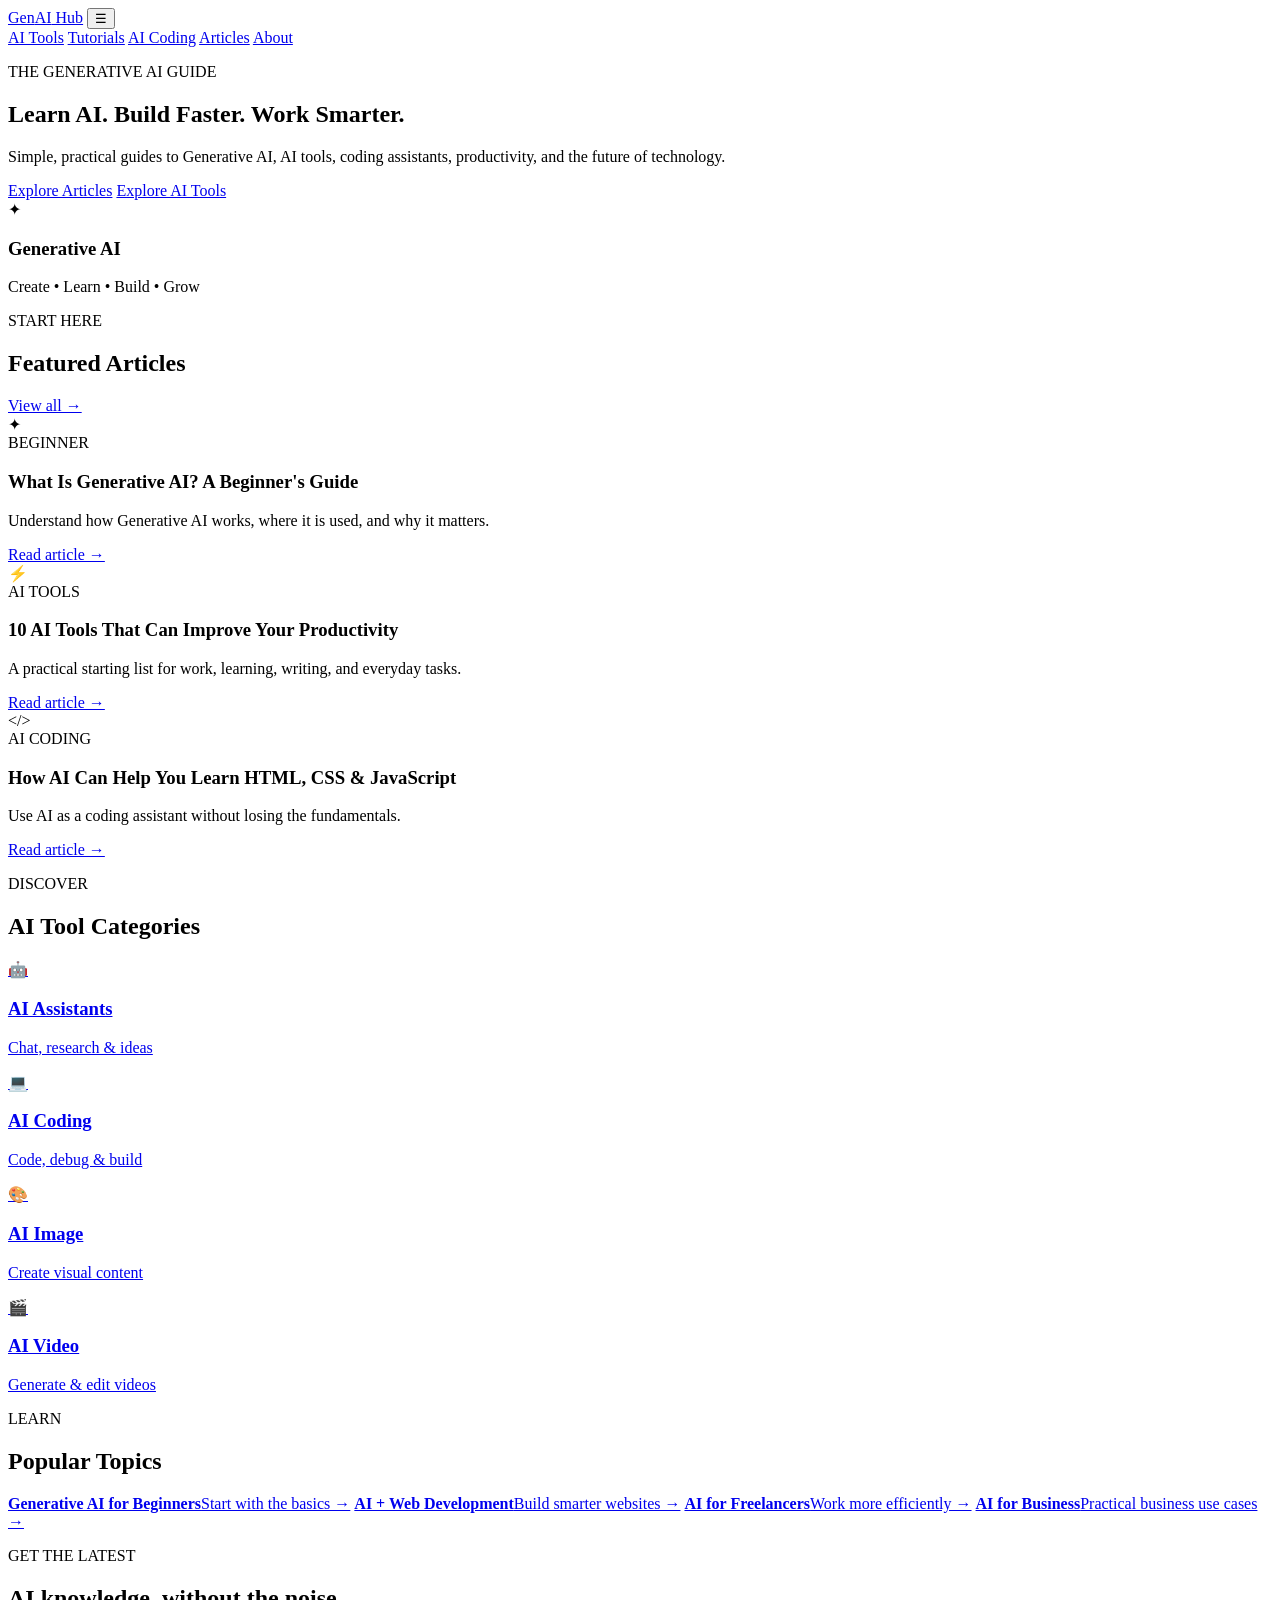
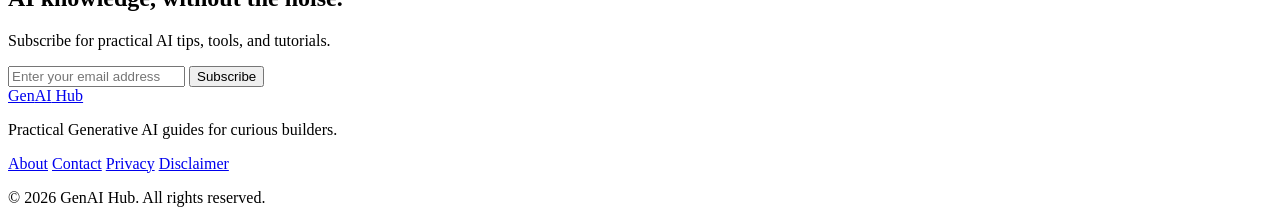
==== index.html @ 1573118a "Add files via upload" ====
<!DOCTYPE html>
<html lang="en">
<head>
  <meta charset="UTF-8">
  <meta name="viewport" content="width=device-width, initial-scale=1.0">
  <meta name="description" content="GenAI Hub — practical guides, AI tools, coding tutorials, and beginner-friendly Generative AI insights.">
  <meta name="keywords" content="Generative AI, AI tools, AI coding, AI tutorials, artificial intelligence">
  <title>GenAI Hub | Learn Generative AI</title>
   <link rel="icon" type="image/png" href="icon-img.jpg">
  <link rel="stylesheet" href="css/style.css">
</head>
<body>
  <header class="site-header">
    <nav class="navbar">
      <a href="index.html" class="logo">Gen<span>AI</span> Hub</a>
      <button class="menu-toggle" aria-label="Open menu">☰</button>
      <div class="nav-links">
        <a href="#tools">AI Tools</a>
        <a href="#tutorials">Tutorials</a>
        <a href="#coding">AI Coding</a>
        <a href="#articles">Articles</a>
        <a href="about.html">About</a>
      </div>
    </nav>
  </header>

  <main>
    <section class="hero">
      <div class="hero-content">
        <p class="eyebrow">THE GENERATIVE AI GUIDE</p>
        <h1>Learn AI. <span>Build Faster.</span> Work Smarter.</h1>
        <p class="hero-text">
          Simple, practical guides to Generative AI, AI tools, coding assistants,
          productivity, and the future of technology.
        </p>
        <div class="hero-buttons">
          <a href="#articles" class="btn primary">Explore Articles</a>
          <a href="#tools" class="btn secondary">Explore AI Tools</a>
        </div>
      </div>
      <div class="hero-card">
        <div class="orb"></div>
        <div class="ai-panel">
          <span>✦</span>
          <h3>Generative AI</h3>
          <p>Create • Learn • Build • Grow</p>
        </div>
      </div>
    </section>

    <section class="section" id="articles">
      <div class="section-heading">
        <div>
          <p class="eyebrow">START HERE</p>
          <h2>Featured Articles</h2>
        </div>
        <a href="articles.html" class="view-all">View all →</a>
      </div>

      <div class="article-grid">
        <article class="article-card featured">
          <div class="card-icon">✦</div>
          <div>
            <span class="tag">BEGINNER</span>
            <h3>What Is Generative AI? A Beginner's Guide</h3>
            <p>Understand how Generative AI works, where it is used, and why it matters.</p>
            <a href="article-generative-ai.html">Read article →</a>
          </div>
        </article>

        <article class="article-card">
          <div class="card-icon">⚡</div>
          <span class="tag">AI TOOLS</span>
          <h3>10 AI Tools That Can Improve Your Productivity</h3>
          <p>A practical starting list for work, learning, writing, and everyday tasks.</p>
          <a href="articles.html">Read article →</a>
        </article>

        <article class="article-card">
          <div class="card-icon">&lt;/&gt;</div>
          <span class="tag">AI CODING</span>
          <h3>How AI Can Help You Learn HTML, CSS & JavaScript</h3>
          <p>Use AI as a coding assistant without losing the fundamentals.</p>
          <a href="articles.html">Read article →</a>
        </article>
      </div>
    </section>

    <section class="section dark-section" id="tools">
      <div class="section-heading">
        <div>
          <p class="eyebrow">DISCOVER</p>
          <h2>AI Tool Categories</h2>
        </div>
      </div>
      <div class="category-grid">
        <a href="articles.html" class="category"><span>🤖</span><div><h3>AI Assistants</h3><p>Chat, research & ideas</p></div></a>
        <a href="articles.html" class="category"><span>💻</span><div><h3>AI Coding</h3><p>Code, debug & build</p></div></a>
        <a href="articles.html" class="category"><span>🎨</span><div><h3>AI Image</h3><p>Create visual content</p></div></a>
        <a href="articles.html" class="category"><span>🎬</span><div><h3>AI Video</h3><p>Generate & edit videos</p></div></a>
      </div>
    </section>

    <section class="section" id="tutorials">
      <div class="section-heading">
        <div>
          <p class="eyebrow">LEARN</p>
          <h2>Popular Topics</h2>
        </div>
      </div>
      <div class="topic-grid">
        <a href="articles.html"><strong>Generative AI for Beginners</strong><span>Start with the basics →</span></a>
        <a href="articles.html" id="coding"><strong>AI + Web Development</strong><span>Build smarter websites →</span></a>
        <a href="articles.html"><strong>AI for Freelancers</strong><span>Work more efficiently →</span></a>
        <a href="articles.html"><strong>AI for Business</strong><span>Practical business use cases →</span></a>
      </div>
    </section>

    <section class="newsletter">
      <p class="eyebrow">GET THE LATEST</p>
      <h2>AI knowledge, without the noise.</h2>
      <p>Subscribe for practical AI tips, tools, and tutorials.</p>
      <form id="newsletterForm">
        <input type="email" id="email" placeholder="Enter your email address" required>
        <button type="submit">Subscribe</button>
      </form>
      <small id="formMessage"></small>
    </section>
  </main>

  <footer class="footer">
    <div>
      <a href="index.html" class="logo">Gen<span>AI</span> Hub</a>
      <p>Practical Generative AI guides for curious builders.</p>
    </div>
    <div class="footer-links">
      <a href="about.html">About</a>
      <a href="contact.html">Contact</a>
      <a href="privacy.html">Privacy</a>
      <a href="disclaimer.html">Disclaimer</a>
    </div>
    <p class="copyright">© 2026 GenAI Hub. All rights reserved.</p>
  </footer>

  <script src="js/script.js"></script>
</body>
</html>
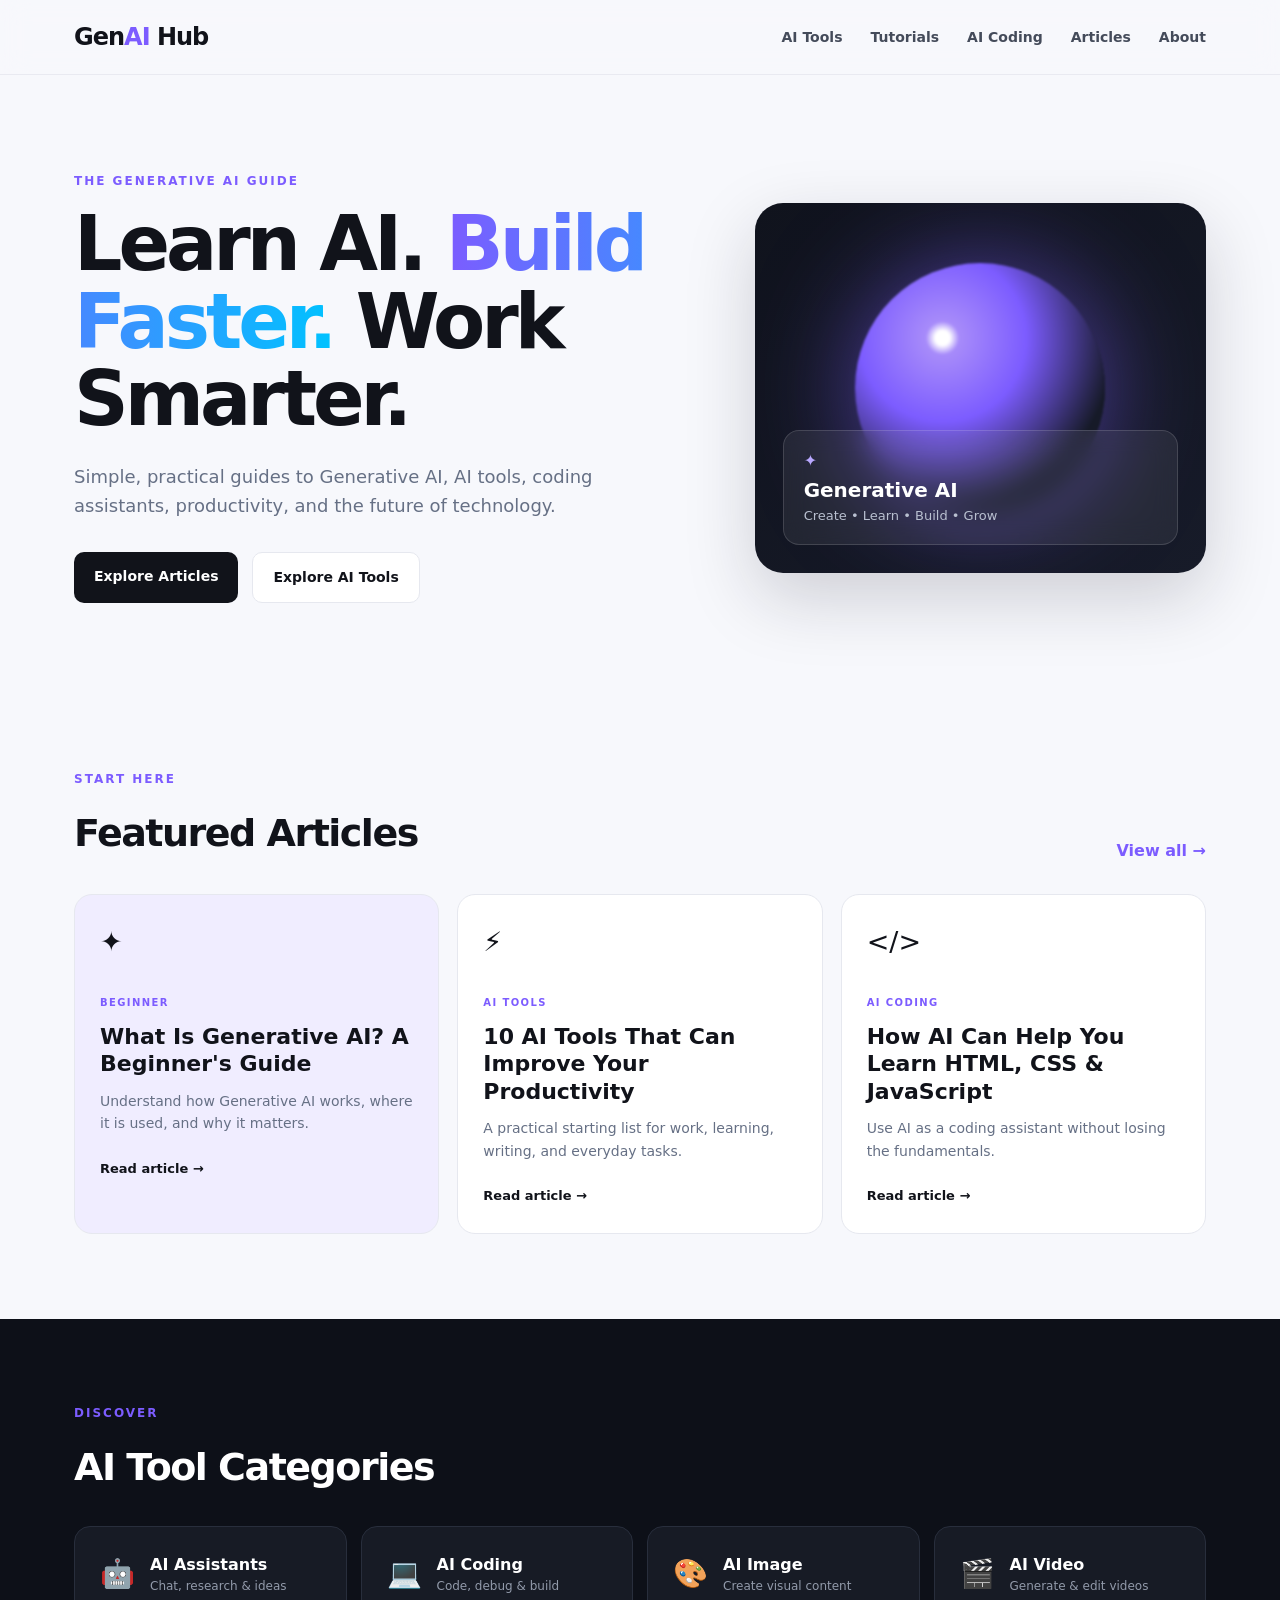
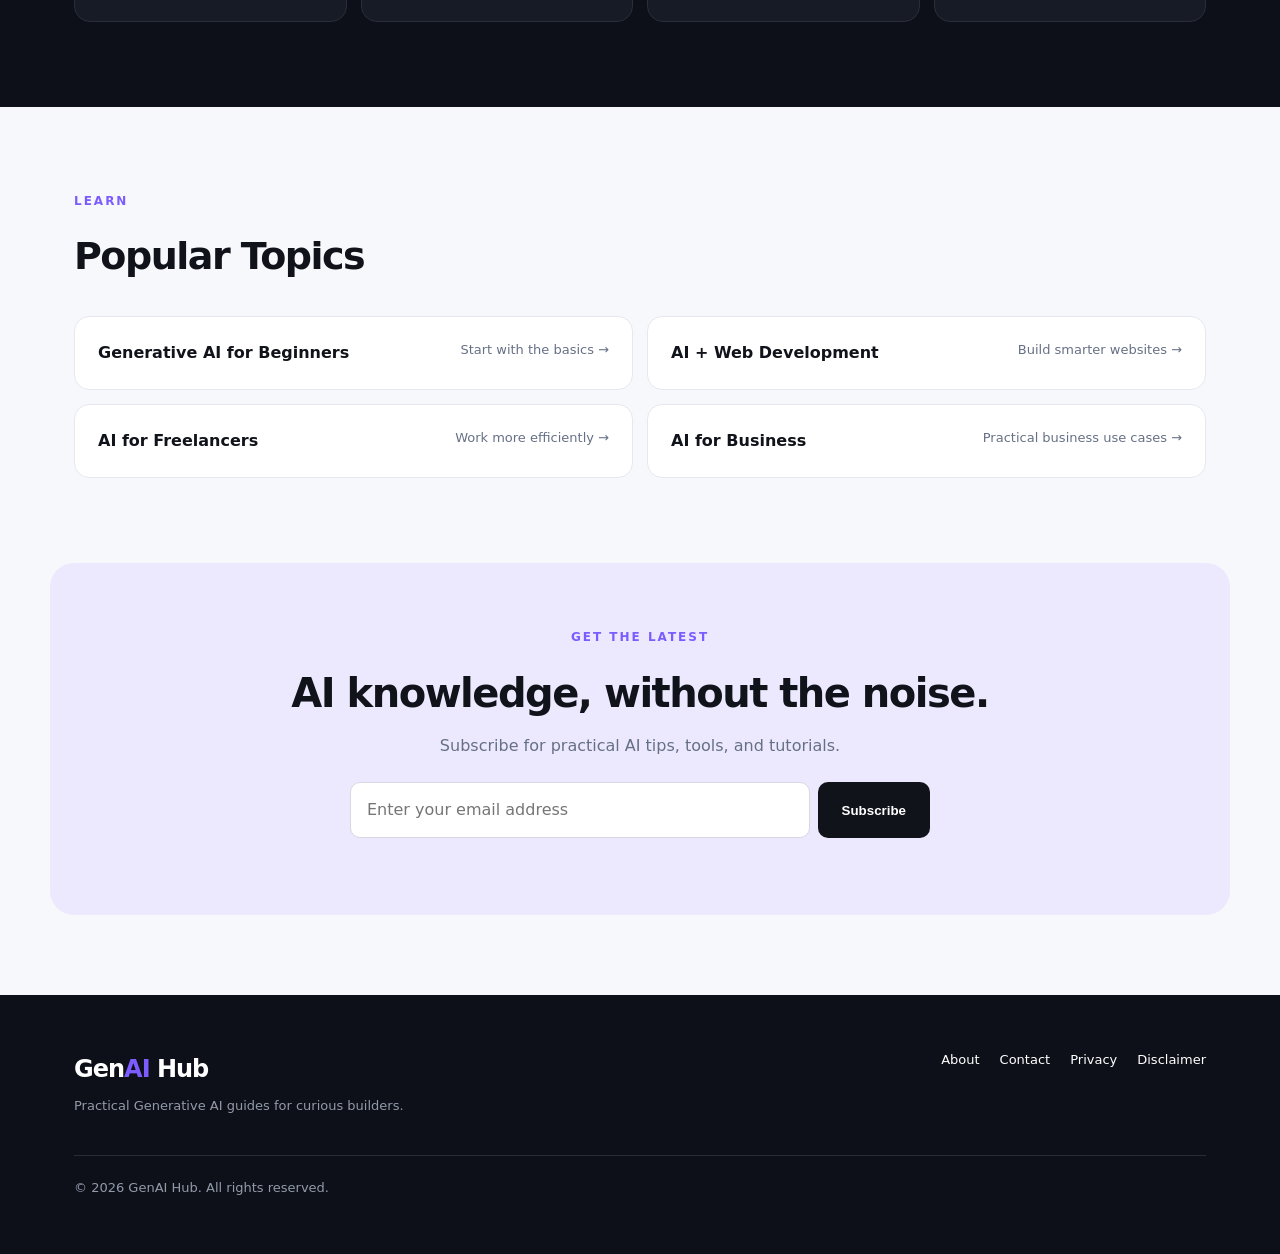
==== commit 8693d245: "Update index.html" ====
--- a/index.html
+++ b/index.html
@@ -2,6 +2,7 @@
 <html lang="en">
 <head>
   <meta charset="UTF-8">
+  <meta name="google-site-verification" content="WGdUQMG9fCwhk9cik7p3cuZQ8x976FnXrrU44WQ16_8" />
   <meta name="viewport" content="width=device-width, initial-scale=1.0">
   <meta name="description" content="GenAI Hub — practical guides, AI tools, coding tutorials, and beginner-friendly Generative AI insights.">
   <meta name="keywords" content="Generative AI, AI tools, AI coding, AI tutorials, artificial intelligence">
@@ -144,4 +145,4 @@
 
   <script src="js/script.js"></script>
 </body>
-</html>+</html>
--- a/css/style.css
+++ b/css/style.css
@@ -0,0 +1,528 @@
+* {
+    box-sizing: border-box;
+    margin: 0;
+    padding: 0
+}
+
+:root {
+    --bg: #f7f8fc;
+    --text: #11131a;
+    --muted: #667085;
+    --line: #e6e8ef;
+    --dark: #0d1018;
+    --accent: #7c5cff;
+    --accent2: #00c2ff
+}
+
+html {
+    scroll-behavior: smooth
+}
+
+body {
+    font-family: Inter, system-ui, -apple-system, BlinkMacSystemFont, "Segoe UI", sans-serif;
+    background: var(--bg);
+    color: var(--text);
+    line-height: 1.6
+}
+
+a {
+    text-decoration: none;
+    color: inherit
+}
+
+.site-header {
+    position: sticky;
+    top: 0;
+    z-index: 1000;
+    background: rgba(247, 248, 252, .88);
+    backdrop-filter: blur(14px);
+    border-bottom: 1px solid rgba(230, 232, 239, .8)
+}
+
+.navbar {
+    max-width: 1180px;
+    margin: auto;
+    min-height: 74px;
+    padding: 0 24px;
+    display: flex;
+    align-items: center;
+    justify-content: space-between;
+    gap: 30px
+}
+
+.logo {
+    font-size: 24px;
+    font-weight: 850;
+    letter-spacing: -1px
+}
+
+.logo span {
+    color: var(--accent)
+}
+
+.nav-links {
+    display: flex;
+    align-items: center;
+    gap: 28px;
+    font-size: 14px;
+    font-weight: 650
+}
+
+.nav-links a {
+    color: #444b5a;
+    transition: .2s
+}
+
+.nav-links a:hover {
+    color: var(--accent)
+}
+
+.menu-toggle {
+    display: none;
+    border: 0;
+    background: none;
+    font-size: 25px;
+    cursor: pointer
+}
+
+.hero {
+    max-width: 1180px;
+    margin: auto;
+    min-height: 610px;
+    padding: 85px 24px 70px;
+    display: grid;
+    grid-template-columns: 1.15fr .85fr;
+    align-items: center;
+    gap: 70px
+}
+
+.eyebrow {
+    font-size: 12px;
+    font-weight: 800;
+    letter-spacing: 2px;
+    color: var(--accent);
+    margin-bottom: 14px
+}
+
+.hero h1 {
+    font-size: clamp(45px, 6vw, 76px);
+    line-height: 1.02;
+    letter-spacing: -4px;
+    max-width: 720px
+}
+
+.hero h1 span {
+    background: linear-gradient(90deg, var(--accent), var(--accent2));
+    -webkit-background-clip: text;
+    background-clip: text;
+    color: transparent
+}
+
+.hero-text {
+    font-size: 18px;
+    color: var(--muted);
+    max-width: 650px;
+    margin: 25px 0 32px
+}
+
+.hero-buttons {
+    display: flex;
+    gap: 14px;
+    flex-wrap: wrap
+}
+
+.btn {
+    padding: 13px 20px;
+    border-radius: 10px;
+    font-weight: 750;
+    font-size: 14px
+}
+
+.primary {
+    background: var(--text);
+    color: #fff
+}
+
+.secondary {
+    border: 1px solid var(--line);
+    background: #fff
+}
+
+.hero-card {
+    min-height: 370px;
+    border-radius: 28px;
+    background: linear-gradient(145deg, #10131d, #171b29);
+    position: relative;
+    overflow: hidden;
+    display: flex;
+    align-items: center;
+    justify-content: center;
+    box-shadow: 0 25px 70px rgba(20, 20, 40, .18)
+}
+
+.orb {
+    width: 250px;
+    height: 250px;
+    border-radius: 50%;
+    background: radial-gradient(circle at 35% 30%, #fff 0 3%, #a78bfa 7%, #7c5cff 35%, #161a28 72%);
+    filter: blur(1px);
+    box-shadow: 0 0 100px rgba(124, 92, 255, .55);
+    animation: float 5s ease-in-out infinite
+}
+
+.ai-panel {
+    position: absolute;
+    bottom: 28px;
+    left: 28px;
+    right: 28px;
+    padding: 17px 20px;
+    border: 1px solid rgba(255, 255, 255, .14);
+    border-radius: 16px;
+    background: rgba(255, 255, 255, .07);
+    backdrop-filter: blur(12px);
+    color: white
+}
+
+.ai-panel span {
+    color: #b9a8ff
+}
+
+.ai-panel h3 {
+    font-size: 20px
+}
+
+.ai-panel p {
+    color: #b9c0d0;
+    font-size: 13px
+}
+
+@keyframes float {
+    50% {
+        transform: translateY(-15px) scale(1.03)
+    }
+}
+
+.section {
+    max-width: 1180px;
+    margin: auto;
+    padding: 85px 24px
+}
+
+.section-heading {
+    display: flex;
+    justify-content: space-between;
+    align-items: end;
+    margin-bottom: 30px
+}
+
+.section h2 {
+    font-size: 38px;
+    letter-spacing: -1.5px
+}
+
+.view-all {
+    font-weight: 750;
+    color: var(--accent)
+}
+
+.article-grid {
+    display: grid;
+    grid-template-columns: repeat(3, 1fr);
+    gap: 18px
+}
+
+.article-card {
+    background: #fff;
+    border: 1px solid var(--line);
+    border-radius: 18px;
+    padding: 25px;
+    min-height: 290px;
+    transition: .25s
+}
+
+.article-card:hover {
+    transform: translateY(-5px);
+    box-shadow: 0 18px 40px rgba(20, 20, 40, .08)
+}
+
+.article-card.featured {
+    background: #f0edff
+}
+
+.card-icon {
+    font-size: 27px;
+    margin-bottom: 25px
+}
+
+.tag {
+    font-size: 10px;
+    font-weight: 850;
+    letter-spacing: 1.4px;
+    color: var(--accent)
+}
+
+.article-card h3 {
+    font-size: 22px;
+    line-height: 1.25;
+    margin: 9px 0 12px
+}
+
+.article-card p {
+    color: var(--muted);
+    font-size: 14px;
+    margin-bottom: 20px
+}
+
+.article-card a {
+    font-size: 13px;
+    font-weight: 800
+}
+
+.dark-section {
+    max-width: none;
+    background: var(--dark);
+    color: #fff;
+    padding-left: max(24px, calc((100% - 1132px)/2));
+    padding-right: max(24px, calc((100% - 1132px)/2))
+}
+
+.dark-section .section-heading {
+    margin-bottom: 28px
+}
+
+.category-grid {
+    display: grid;
+    grid-template-columns: repeat(4, 1fr);
+    gap: 14px
+}
+
+.category {
+    padding: 25px;
+    background: #171b25;
+    border: 1px solid #282e3c;
+    border-radius: 16px;
+    display: flex;
+    gap: 15px;
+    align-items: center;
+    transition: .25s
+}
+
+.category:hover {
+    border-color: #6550d9;
+    transform: translateY(-3px)
+}
+
+.category>span {
+    font-size: 28px
+}
+
+.category h3 {
+    font-size: 16px
+}
+
+.category p {
+    color: #929aaa;
+    font-size: 12px
+}
+
+.topic-grid {
+    display: grid;
+    grid-template-columns: repeat(2, 1fr);
+    gap: 14px
+}
+
+.topic-grid a {
+    background: #fff;
+    border: 1px solid var(--line);
+    padding: 23px;
+    border-radius: 15px;
+    display: flex;
+    justify-content: space-between;
+    gap: 15px
+}
+
+.topic-grid span {
+    color: var(--muted);
+    font-size: 13px
+}
+
+.newsletter {
+    max-width: 1180px;
+    margin: 0 auto 80px;
+    padding: 65px 24px;
+    text-align: center;
+    border-radius: 24px;
+    background: #ece9ff
+}
+
+.newsletter h2 {
+    font-size: 40px;
+    letter-spacing: -1.5px
+}
+
+.newsletter p:not(.eyebrow) {
+    color: var(--muted);
+    margin: 8px 0 24px
+}
+
+.newsletter form {
+    max-width: 580px;
+    margin: auto;
+    display: flex;
+    gap: 8px
+}
+
+.newsletter input {
+    flex: 1;
+    border: 1px solid #d7d9e2;
+    border-radius: 10px;
+    padding: 14px 16px;
+    font: inherit
+}
+
+.newsletter button {
+    border: 0;
+    background: var(--text);
+    color: #fff;
+    border-radius: 10px;
+    padding: 0 24px;
+    font-weight: 750;
+    cursor: pointer
+}
+
+.newsletter small {
+    display: block;
+    margin-top: 12px;
+    color: var(--accent)
+}
+
+.footer {
+    background: #0d1018;
+    color: #fff;
+    padding: 55px max(24px, calc((100% - 1132px)/2));
+    display: grid;
+    grid-template-columns: 1fr auto;
+    gap: 30px
+}
+
+.footer p {
+    color: #929aaa;
+    font-size: 13px;
+    margin-top: 8px
+}
+
+.footer-links {
+    display: flex;
+    gap: 20px;
+    align-items: start;
+    font-size: 13px
+}
+
+.copyright {
+    grid-column: 1/-1;
+    border-top: 1px solid #272c38;
+    padding-top: 22px
+}
+
+@media(max-width:800px) {
+    .menu-toggle {
+        display: block
+    }
+
+    .nav-links {
+        display: none;
+        position: absolute;
+        top: 74px;
+        left: 0;
+        right: 0;
+        background: var(--bg);
+        padding: 20px 24px;
+        flex-direction: column;
+        align-items: flex-start;
+        border-bottom: 1px solid var(--line)
+    }
+
+    .nav-links.open {
+        display: flex
+    }
+
+    .hero {
+        grid-template-columns: 1fr;
+        padding-top: 60px
+    }
+
+    .hero-card {
+        min-height: 300px
+    }
+
+    .article-grid,
+    .category-grid {
+        grid-template-columns: 1fr 1fr
+    }
+
+    .topic-grid {
+        grid-template-columns: 1fr
+    }
+
+    .footer {
+        grid-template-columns: 1fr
+    }
+
+    .footer-links {
+        flex-wrap: wrap
+    }
+
+    .copyright {
+        grid-column: auto
+    }
+}
+
+@media(max-width:540px) {
+    .navbar {
+        padding: 0 16px
+    }
+
+    .hero,
+    .section {
+        padding-left: 16px;
+        padding-right: 16px
+    }
+
+    .hero h1 {
+        font-size: 46px;
+        letter-spacing: -2.5px
+    }
+
+    .article-grid,
+    .category-grid {
+        grid-template-columns: 1fr
+    }
+
+    .newsletter {
+        margin-left: 16px;
+        margin-right: 16px
+    }
+
+    .newsletter h2 {
+        font-size: 31px
+    }
+
+    .newsletter form {
+        flex-direction: column
+    }
+
+    .newsletter button {
+        height: 48px
+    }
+
+    .section-heading {
+        align-items: start;
+        gap: 15px;
+        flex-direction: column
+    }
+
+    .footer {
+        padding-left: 20px;
+        padding-right: 20px
+    }
+}
